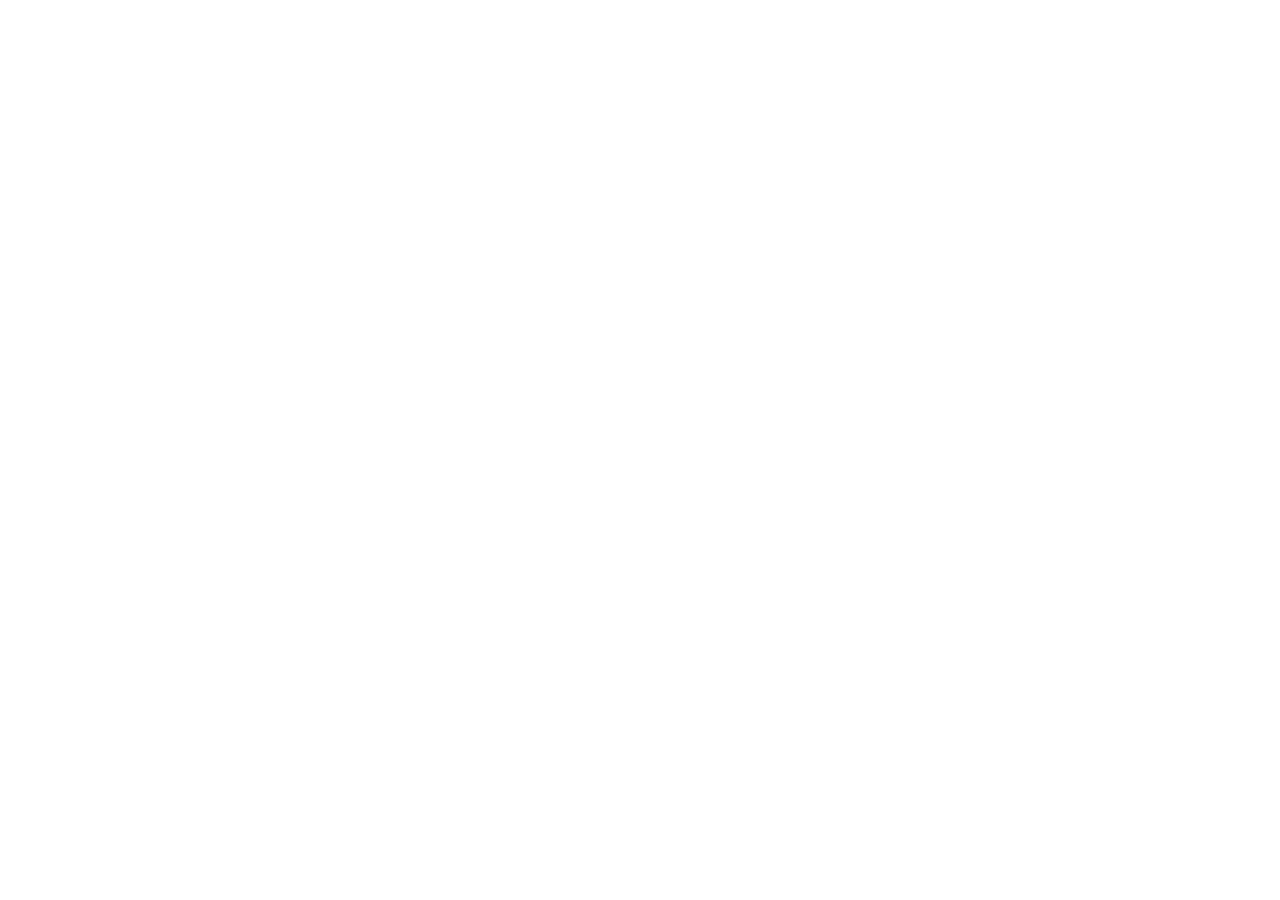
==== index.html @ f06366b7 "feat: add HTML page skeleton" ====
<!doctype html>
<html lang="en">
  <head>
    <meta charset="UTF-8">
    <meta name="viewport" content="width=device-width, initial-scale=1.0">
    <title>Coffee House — Home</title>
  </head>
  <body>
  </body>
</html>
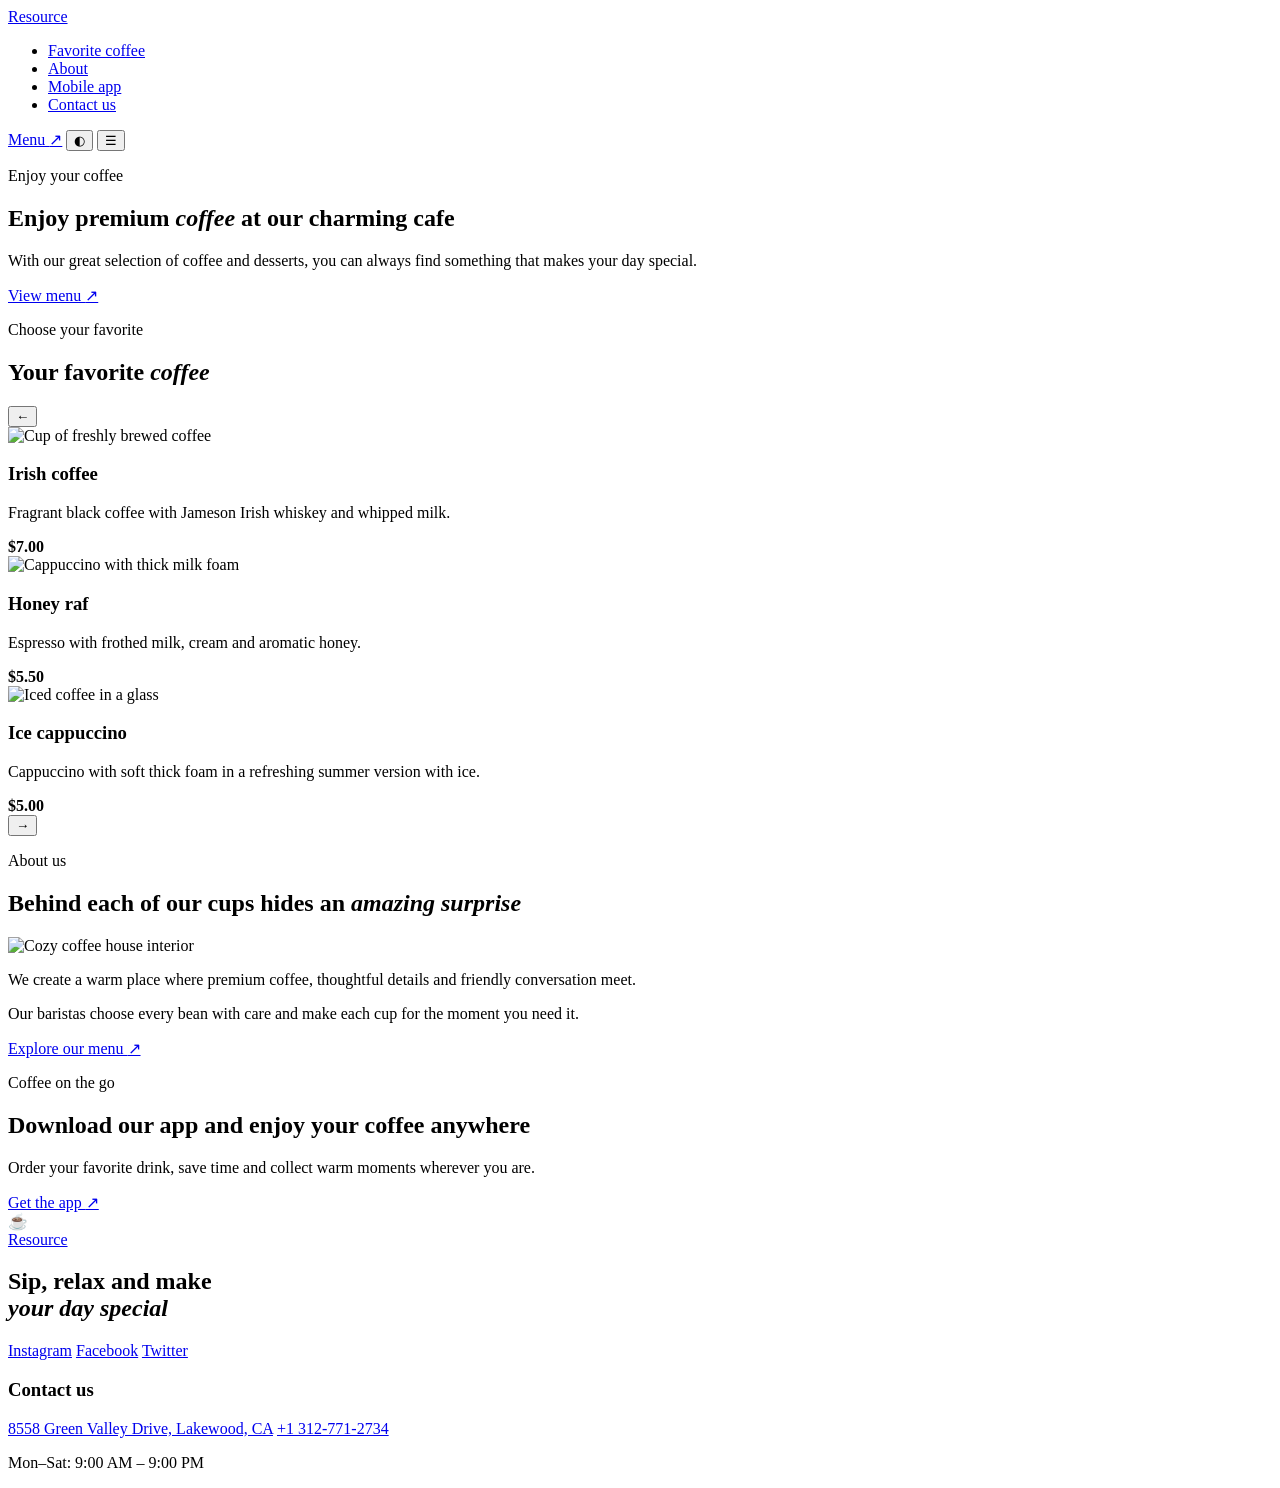
==== commit 67e8affc: "feat: add Coffee House page structure" ====
--- a/index.html
+++ b/index.html
@@ -1,10 +1,122 @@
 <!doctype html>
-<html lang="en">
+<html lang="en" data-theme="light">
   <head>
     <meta charset="UTF-8">
     <meta name="viewport" content="width=device-width, initial-scale=1.0">
-    <title>Coffee House — Home</title>
+    <meta name="description" content="Resource coffee house — premium coffee and desserts.">
+    <link rel="icon" href="assets/favicon.svg" type="image/svg+xml">
+    <link rel="stylesheet" href="style.css">
+    <title>Resource — Coffee House</title>
   </head>
   <body>
+    <header class="site-header">
+      <div class="container header-inner">
+        <a class="logo" href="index.html" aria-label="Resource coffee house home">Resource</a>
+        <nav class="site-nav" aria-label="Main navigation">
+          <ul>
+            <li><a href="#favorite">Favorite coffee</a></li>
+            <li><a href="#about">About</a></li>
+            <li><a href="#app">Mobile app</a></li>
+            <li><a href="#contact">Contact us</a></li>
+          </ul>
+        </nav>
+        <div class="header-actions">
+          <a class="menu-link" href="menu.html">Menu <span aria-hidden="true">↗</span></a>
+          <button class="theme-toggle" type="button" data-theme-toggle aria-label="Switch color theme">◐</button>
+          <button class="burger-button" type="button" aria-label="Open navigation menu">☰</button>
+        </div>
+      </div>
+    </header>
+
+    <main>
+      <section class="hero section-dark" aria-labelledby="hero-title">
+        <div class="container hero-content">
+          <p class="eyebrow">Enjoy your coffee</p>
+          <h1 id="hero-title">Enjoy premium <em>coffee</em> at our charming cafe</h1>
+          <p class="hero-description">With our great selection of coffee and desserts, you can always find something that makes your day special.</p>
+          <a class="button button-light" href="menu.html">View menu <span aria-hidden="true">↗</span></a>
+        </div>
+      </section>
+
+      <section class="section" id="favorite" aria-labelledby="favorite-title">
+        <div class="container">
+          <p class="eyebrow">Choose your favorite</p>
+          <h2 id="favorite-title">Your favorite <em>coffee</em></h2>
+          <div class="slider-layout">
+            <button class="slider-control" type="button" aria-label="Previous coffee">←</button>
+            <div class="favorite-grid">
+              <article class="favorite-card">
+                <img src="https://images.unsplash.com/photo-1495474472287-4d71bcdd2085?auto=format&fit=crop&w=640&q=80" alt="Cup of freshly brewed coffee">
+                <h3>Irish coffee</h3>
+                <p>Fragrant black coffee with Jameson Irish whiskey and whipped milk.</p>
+                <strong>$7.00</strong>
+              </article>
+              <article class="favorite-card featured-card">
+                <img src="https://images.unsplash.com/photo-1572442388796-11668a67e53d?auto=format&fit=crop&w=640&q=80" alt="Cappuccino with thick milk foam">
+                <h3>Honey raf</h3>
+                <p>Espresso with frothed milk, cream and aromatic honey.</p>
+                <strong>$5.50</strong>
+              </article>
+              <article class="favorite-card">
+                <img src="https://images.unsplash.com/photo-1461023058943-07fcbe16d735?auto=format&fit=crop&w=640&q=80" alt="Iced coffee in a glass">
+                <h3>Ice cappuccino</h3>
+                <p>Cappuccino with soft thick foam in a refreshing summer version with ice.</p>
+                <strong>$5.00</strong>
+              </article>
+            </div>
+            <button class="slider-control" type="button" aria-label="Next coffee">→</button>
+          </div>
+          <div class="slider-dots" aria-label="Slider position"><span class="is-active"></span><span></span><span></span></div>
+        </div>
+      </section>
+
+      <section class="section about-section" id="about" aria-labelledby="about-title">
+        <div class="container">
+          <p class="eyebrow">About us</p>
+          <h2 id="about-title">Behind each of our cups hides an <em>amazing surprise</em></h2>
+          <div class="about-grid">
+            <img src="https://images.unsplash.com/photo-1501339847302-ac426a4a7cbb?auto=format&fit=crop&w=900&q=80" alt="Cozy coffee house interior">
+            <div class="about-copy">
+              <p>We create a warm place where premium coffee, thoughtful details and friendly conversation meet.</p>
+              <p>Our baristas choose every bean with care and make each cup for the moment you need it.</p>
+              <a class="text-link" href="menu.html">Explore our menu <span aria-hidden="true">↗</span></a>
+            </div>
+          </div>
+        </div>
+      </section>
+
+      <section class="section app-section section-dark" id="app" aria-labelledby="app-title">
+        <div class="container app-grid">
+          <div>
+            <p class="eyebrow">Coffee on the go</p>
+            <h2 id="app-title">Download our app and enjoy your coffee anywhere</h2>
+            <p>Order your favorite drink, save time and collect warm moments wherever you are.</p>
+            <a class="button button-light" href="#contact">Get the app <span aria-hidden="true">↗</span></a>
+          </div>
+          <div class="phone-art" aria-hidden="true">☕</div>
+        </div>
+      </section>
+    </main>
+
+    <footer class="site-footer section-dark" id="contact">
+      <div class="container footer-grid">
+        <div>
+          <a class="logo footer-logo" href="index.html">Resource</a>
+          <h2>Sip, relax and make<br><em>your day special</em></h2>
+          <div class="social-links">
+            <a href="https://www.instagram.com/" target="_blank" rel="noreferrer">Instagram</a>
+            <a href="https://www.facebook.com/" target="_blank" rel="noreferrer">Facebook</a>
+            <a href="https://twitter.com/" target="_blank" rel="noreferrer">Twitter</a>
+          </div>
+        </div>
+        <div class="contact-block">
+          <h3>Contact us</h3>
+          <a href="https://maps.google.com/?q=8558+Green+Valley+Drive+Lakewood+CA" target="_blank" rel="noreferrer">8558 Green Valley Drive, Lakewood, CA</a>
+          <a href="tel:+13127712734">+1 312-771-2734</a>
+          <p>Mon–Sat: 9:00 AM – 9:00 PM</p>
+        </div>
+      </div>
+    </footer>
+    <script src="script.js"></script>
   </body>
 </html>
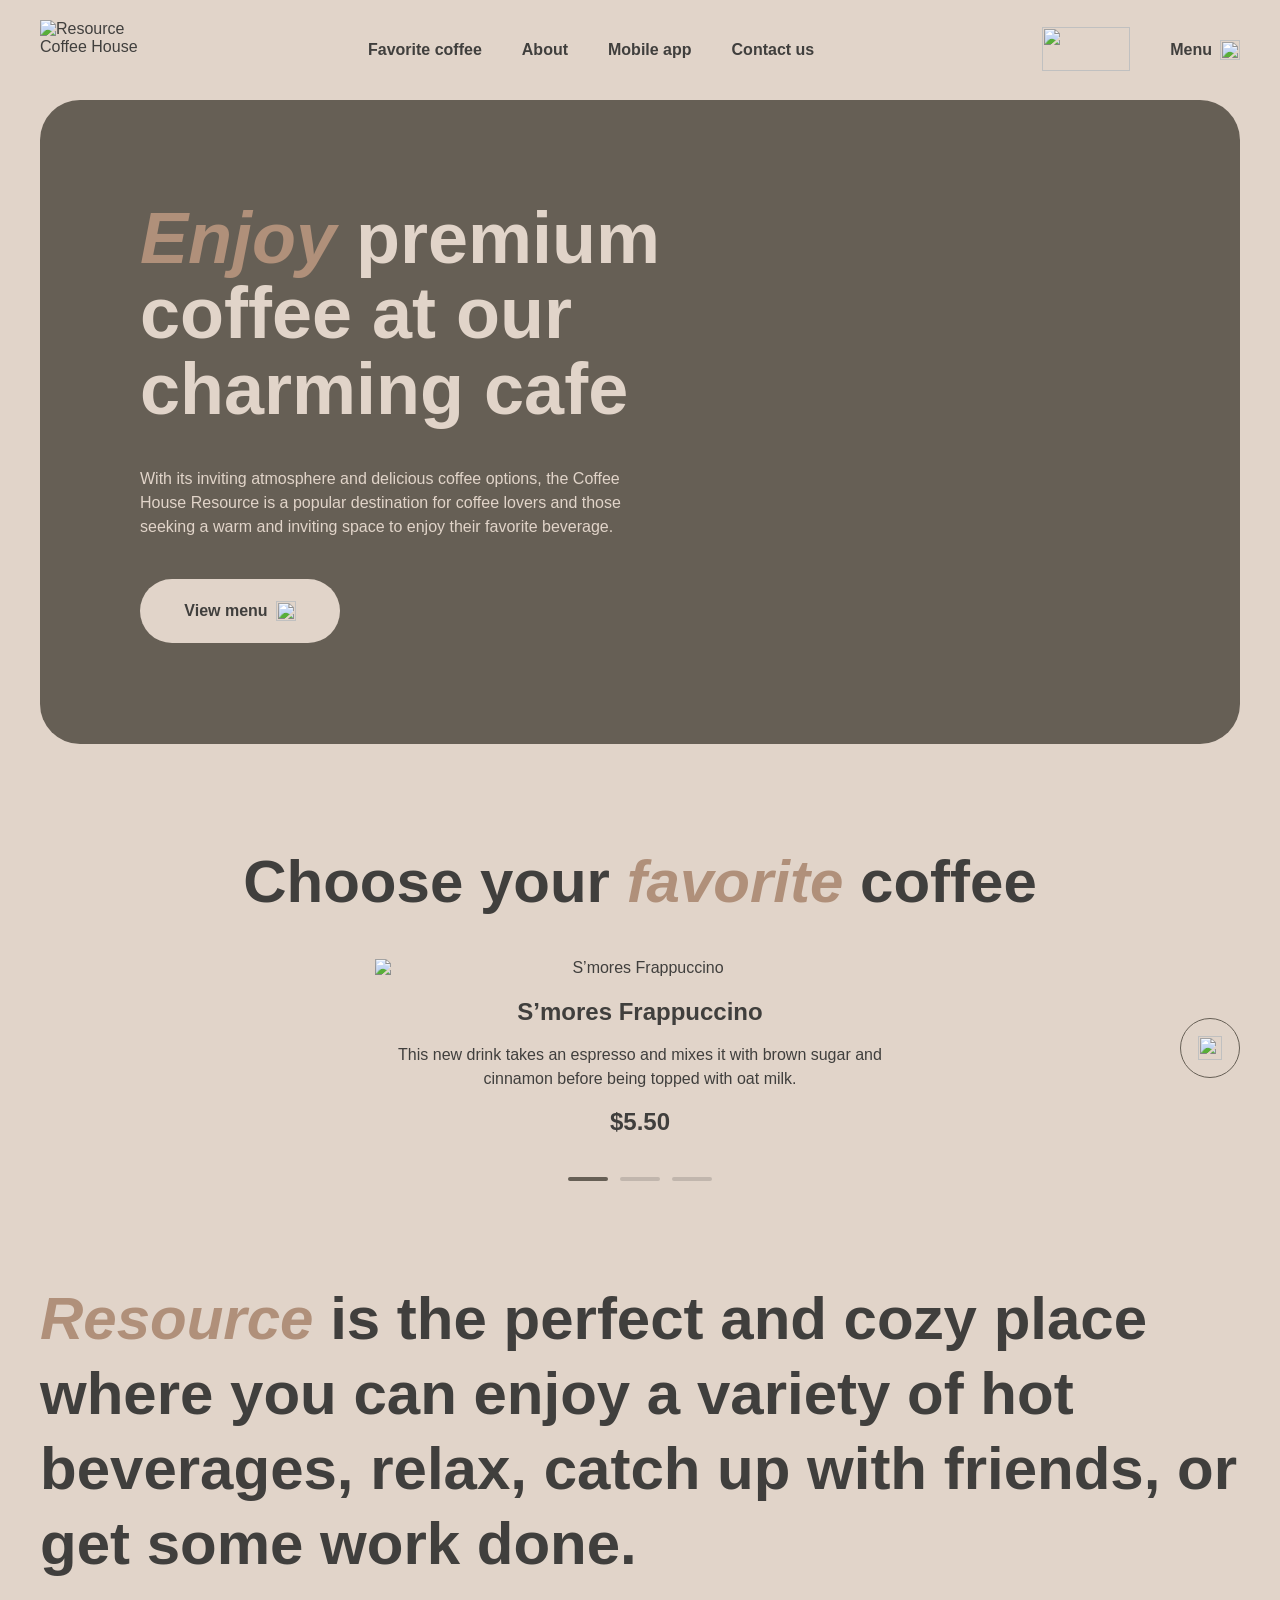
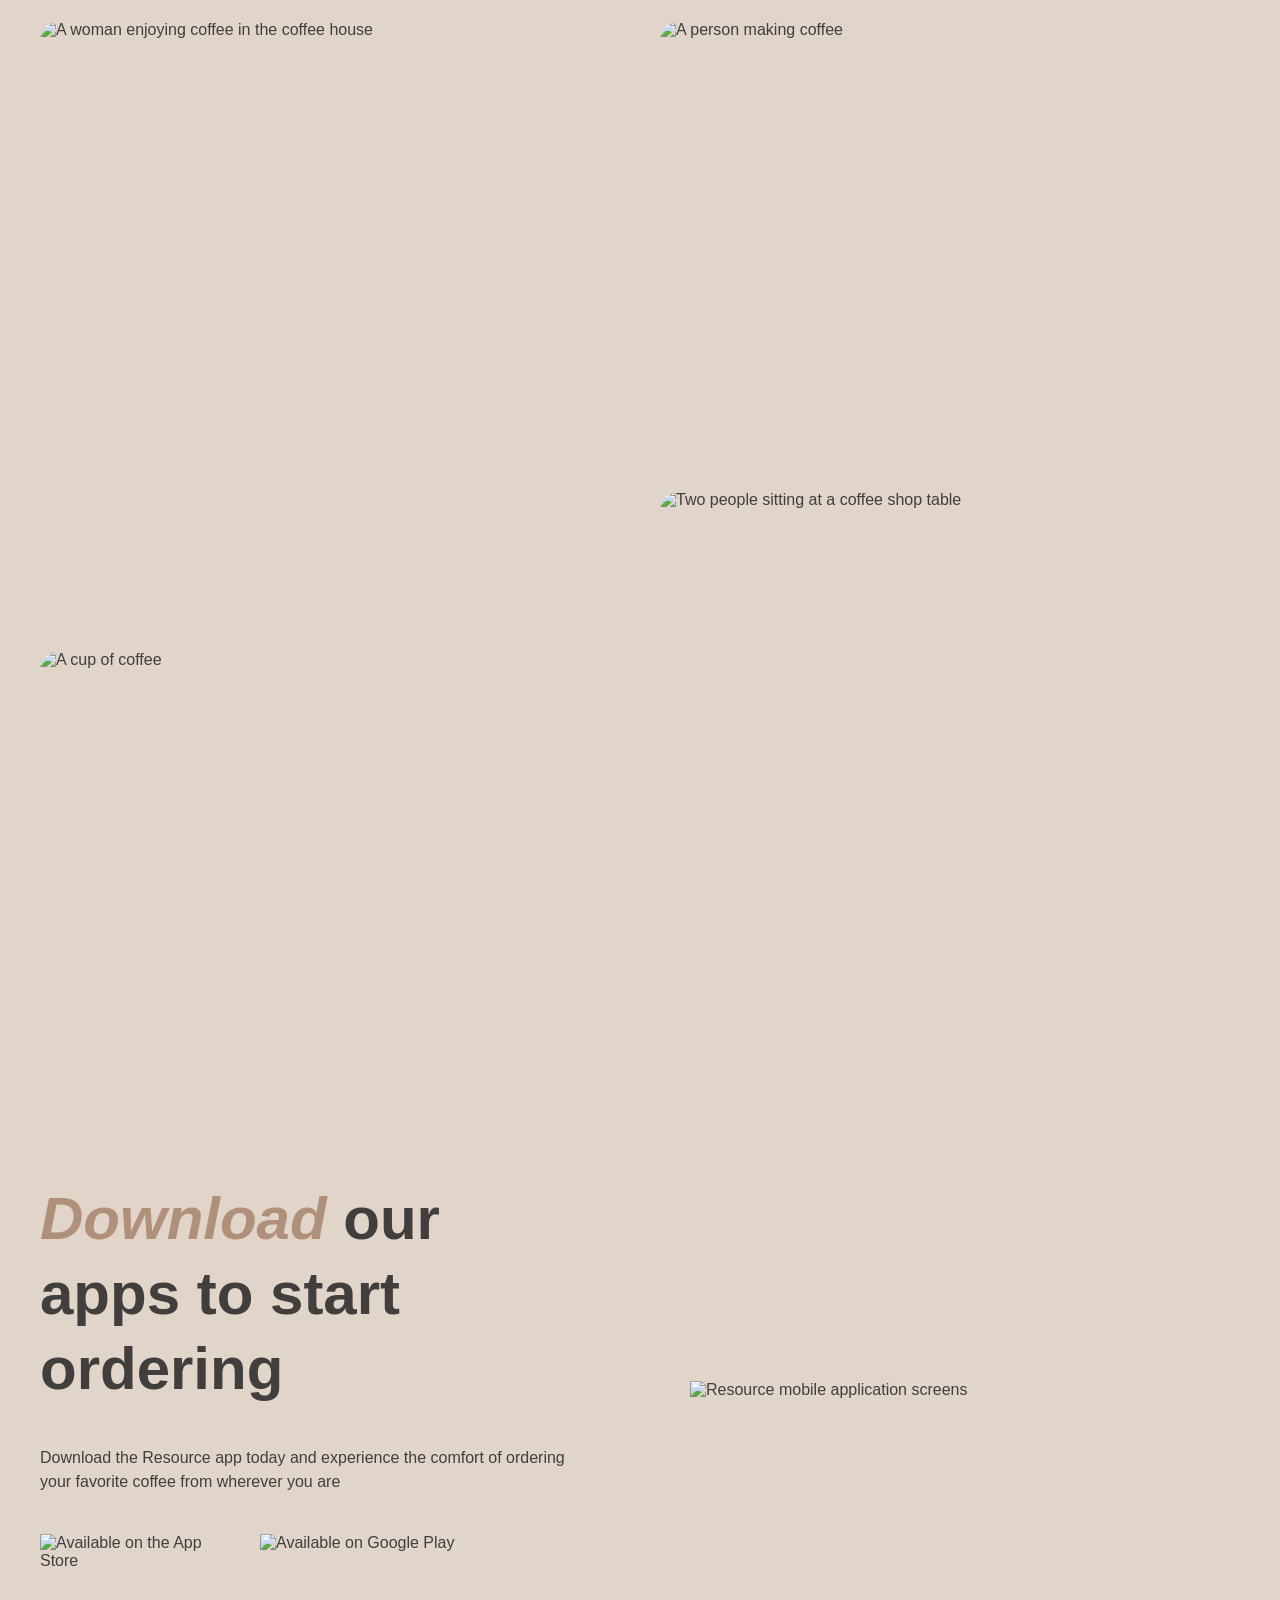
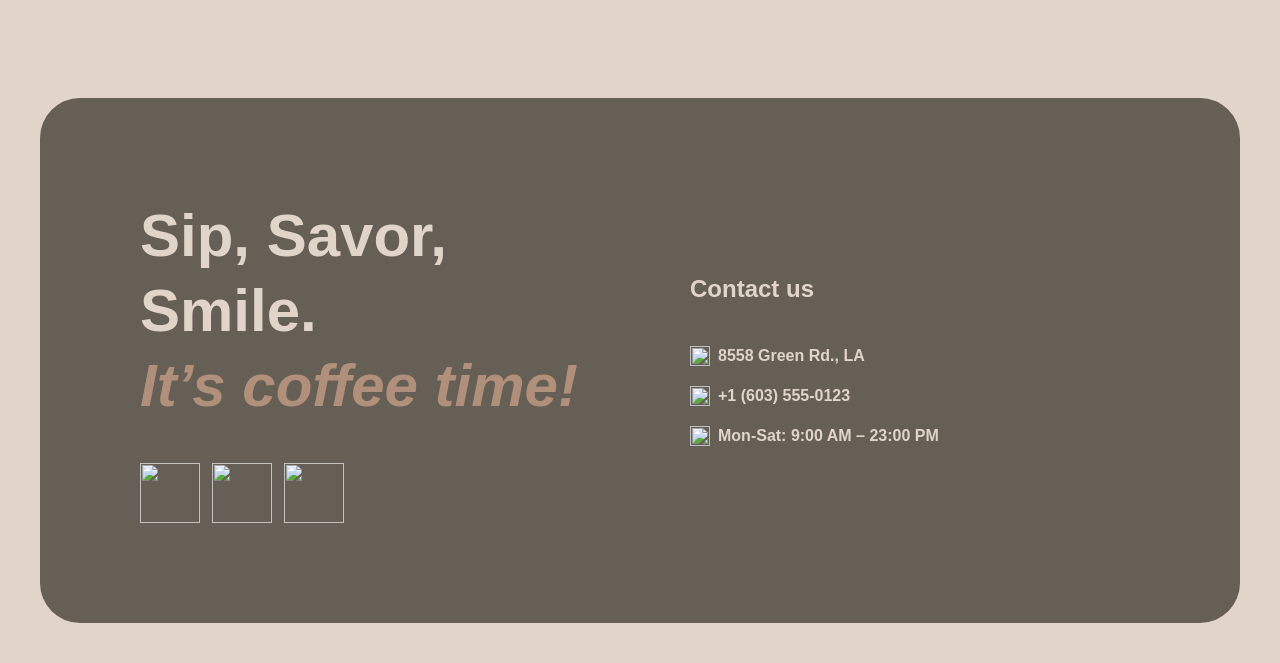
==== commit 24129986: "feat: build Coffee House Home page" ====
--- a/index.html
+++ b/index.html
@@ -4,119 +4,157 @@
     <meta charset="UTF-8">
     <meta name="viewport" content="width=device-width, initial-scale=1.0">
     <meta name="description" content="Resource coffee house — premium coffee and desserts.">
-    <link rel="icon" href="assets/favicon.svg" type="image/svg+xml">
+    <link rel="icon" href="assets/icons/logo-light.svg" type="image/svg+xml">
     <link rel="stylesheet" href="style.css">
     <title>Resource — Coffee House</title>
   </head>
   <body>
-    <header class="site-header">
-      <div class="container header-inner">
-        <a class="logo" href="index.html" aria-label="Resource coffee house home">Resource</a>
-        <nav class="site-nav" aria-label="Main navigation">
-          <ul>
-            <li><a href="#favorite">Favorite coffee</a></li>
-            <li><a href="#about">About</a></li>
-            <li><a href="#app">Mobile app</a></li>
-            <li><a href="#contact">Contact us</a></li>
-          </ul>
-        </nav>
-        <div class="header-actions">
-          <a class="menu-link" href="menu.html">Menu <span aria-hidden="true">↗</span></a>
-          <button class="theme-toggle" type="button" data-theme-toggle aria-label="Switch color theme">◐</button>
-          <button class="burger-button" type="button" aria-label="Open navigation menu">☰</button>
-        </div>
+    <header class="header">
+      <a class="logo" href="index.html" aria-label="Resource Coffee House home">
+        <img src="assets/icons/logo-light.svg" alt="Resource Coffee House">
+      </a>
+
+      <nav class="navigation" aria-label="Main navigation">
+        <ul class="navigation-list">
+          <li><a href="#favorite">Favorite coffee</a></li>
+          <li><a href="#about">About</a></li>
+          <li><a href="#mobile-app">Mobile app</a></li>
+          <li><a href="#contacts">Contact us</a></li>
+        </ul>
+      </nav>
+
+      <div class="header-actions">
+        <button class="theme-button" type="button" data-theme-toggle aria-label="Switch to dark theme" aria-pressed="false">
+          <img src="assets/icons/theme-switch.svg" alt="">
+        </button>
+
+        <a class="menu-link" href="menu.html">
+          <span>Menu</span>
+          <img src="assets/icons/menu-cup.svg" alt="">
+        </a>
+
+        <button class="burger-button" type="button" aria-label="Open navigation menu">
+          <span></span>
+          <span></span>
+        </button>
       </div>
     </header>
 
     <main>
-      <section class="hero section-dark" aria-labelledby="hero-title">
-        <div class="container hero-content">
-          <p class="eyebrow">Enjoy your coffee</p>
-          <h1 id="hero-title">Enjoy premium <em>coffee</em> at our charming cafe</h1>
-          <p class="hero-description">With our great selection of coffee and desserts, you can always find something that makes your day special.</p>
-          <a class="button button-light" href="menu.html">View menu <span aria-hidden="true">↗</span></a>
+      <section class="hero" aria-labelledby="hero-title">
+        <div class="hero-content">
+          <h1 id="hero-title"><em>Enjoy</em> premium coffee at our charming cafe</h1>
+          <p>With its inviting atmosphere and delicious coffee options, the Coffee House Resource is a popular destination for coffee lovers and those seeking a warm and inviting space to enjoy their favorite beverage.</p>
+          <a class="hero-button" href="menu.html">
+            <span>View menu</span>
+            <img src="assets/icons/menu-cup.svg" alt="">
+          </a>
         </div>
       </section>
 
-      <section class="section" id="favorite" aria-labelledby="favorite-title">
-        <div class="container">
-          <p class="eyebrow">Choose your favorite</p>
-          <h2 id="favorite-title">Your favorite <em>coffee</em></h2>
-          <div class="slider-layout">
-            <button class="slider-control" type="button" aria-label="Previous coffee">←</button>
-            <div class="favorite-grid">
-              <article class="favorite-card">
-                <img src="https://images.unsplash.com/photo-1495474472287-4d71bcdd2085?auto=format&fit=crop&w=640&q=80" alt="Cup of freshly brewed coffee">
-                <h3>Irish coffee</h3>
-                <p>Fragrant black coffee with Jameson Irish whiskey and whipped milk.</p>
-                <strong>$7.00</strong>
-              </article>
-              <article class="favorite-card featured-card">
-                <img src="https://images.unsplash.com/photo-1572442388796-11668a67e53d?auto=format&fit=crop&w=640&q=80" alt="Cappuccino with thick milk foam">
-                <h3>Honey raf</h3>
-                <p>Espresso with frothed milk, cream and aromatic honey.</p>
-                <strong>$5.50</strong>
-              </article>
-              <article class="favorite-card">
-                <img src="https://images.unsplash.com/photo-1461023058943-07fcbe16d735?auto=format&fit=crop&w=640&q=80" alt="Iced coffee in a glass">
-                <h3>Ice cappuccino</h3>
-                <p>Cappuccino with soft thick foam in a refreshing summer version with ice.</p>
-                <strong>$5.00</strong>
-              </article>
-            </div>
-            <button class="slider-control" type="button" aria-label="Next coffee">→</button>
+      <section class="favorite" id="favorite" aria-labelledby="favorite-title">
+        <h2 id="favorite-title">Choose your <em>favorite</em> coffee</h2>
+
+        <div class="slider">
+          <button class="slider-button slider-button-previous" type="button" aria-label="Previous coffee">
+            <img src="assets/icons/arrow-left-dark.svg" alt="">
+          </button>
+
+          <div class="slider-track">
+            <article class="slide">
+              <img src="assets/images/coffee-slider-1.png" alt="S’mores Frappuccino">
+              <h3>S’mores Frappuccino</h3>
+              <p>This new drink takes an espresso and mixes it with brown sugar and cinnamon before being topped with oat milk.</p>
+              <p class="price">$5.50</p>
+            </article>
+
+            <article class="slide">
+              <img src="assets/images/coffee-slider-2.png" alt="Caramel Macchiato">
+              <h3>Caramel Macchiato</h3>
+              <p>Fragrant and unique classic espresso with rich caramel-peanut syrup, with cream under whipped thick foam.</p>
+              <p class="price">$5.50</p>
+            </article>
+
+            <article class="slide">
+              <img src="assets/images/coffee-slider-3.png" alt="Ice coffee">
+              <h3>Ice coffee</h3>
+              <p>A popular summer drink that tones and invigorates. Prepared from coffee, milk and ice.</p>
+              <p class="price">$4.50</p>
+            </article>
           </div>
-          <div class="slider-dots" aria-label="Slider position"><span class="is-active"></span><span></span><span></span></div>
+
+          <button class="slider-button slider-button-next" type="button" aria-label="Next coffee">
+            <img src="assets/icons/right-arrow.svg" alt="">
+          </button>
+        </div>
+
+        <div class="slider-indicators" role="group" aria-label="Coffee slider position">
+          <span class="slider-indicator slider-indicator-active"></span>
+          <span class="slider-indicator"></span>
+          <span class="slider-indicator"></span>
         </div>
       </section>
 
-      <section class="section about-section" id="about" aria-labelledby="about-title">
-        <div class="container">
-          <p class="eyebrow">About us</p>
-          <h2 id="about-title">Behind each of our cups hides an <em>amazing surprise</em></h2>
-          <div class="about-grid">
-            <img src="https://images.unsplash.com/photo-1501339847302-ac426a4a7cbb?auto=format&fit=crop&w=900&q=80" alt="Cozy coffee house interior">
-            <div class="about-copy">
-              <p>We create a warm place where premium coffee, thoughtful details and friendly conversation meet.</p>
-              <p>Our baristas choose every bean with care and make each cup for the moment you need it.</p>
-              <a class="text-link" href="menu.html">Explore our menu <span aria-hidden="true">↗</span></a>
-            </div>
-          </div>
+      <section class="about" id="about" aria-labelledby="about-title">
+        <h2 id="about-title"><em>Resource</em> is the perfect and cozy place where you can enjoy a variety of hot beverages, relax, catch up with friends, or get some work done.</h2>
+
+        <div class="about-gallery">
+          <img src="assets/images/about-1.png" alt="A woman enjoying coffee in the coffee house">
+          <img src="assets/images/about-2.png" alt="A cup of coffee">
+          <img src="assets/images/about-3.png" alt="A person making coffee">
+          <img src="assets/images/about-4.png" alt="Two people sitting at a coffee shop table">
         </div>
       </section>
 
-      <section class="section app-section section-dark" id="app" aria-labelledby="app-title">
-        <div class="container app-grid">
-          <div>
-            <p class="eyebrow">Coffee on the go</p>
-            <h2 id="app-title">Download our app and enjoy your coffee anywhere</h2>
-            <p>Order your favorite drink, save time and collect warm moments wherever you are.</p>
-            <a class="button button-light" href="#contact">Get the app <span aria-hidden="true">↗</span></a>
+      <section class="mobile-app" id="mobile-app" aria-labelledby="mobile-app-title">
+        <div class="mobile-app-content">
+          <h2 id="mobile-app-title"><em>Download</em> our apps to start ordering</h2>
+          <p>Download the Resource app today and experience the comfort of ordering your favorite coffee from wherever you are</p>
+
+          <div class="app-links">
+            <a href="https://www.apple.com/app-store/" target="_blank" rel="noreferrer" aria-label="Download Resource from the App Store">
+              <img src="assets/icons/app-store.svg" alt="Available on the App Store">
+            </a>
+            <a href="https://play.google.com/store" target="_blank" rel="noreferrer" aria-label="Download Resource from Google Play">
+              <img src="assets/icons/google-play.svg" alt="Available on Google Play">
+            </a>
           </div>
-          <div class="phone-art" aria-hidden="true">☕</div>
         </div>
+
+        <img class="mobile-screens" src="assets/images/mobile-screens.png" alt="Resource mobile application screens">
       </section>
     </main>
 
-    <footer class="site-footer section-dark" id="contact">
-      <div class="container footer-grid">
-        <div>
-          <a class="logo footer-logo" href="index.html">Resource</a>
-          <h2>Sip, relax and make<br><em>your day special</em></h2>
-          <div class="social-links">
-            <a href="https://www.instagram.com/" target="_blank" rel="noreferrer">Instagram</a>
-            <a href="https://www.facebook.com/" target="_blank" rel="noreferrer">Facebook</a>
-            <a href="https://twitter.com/" target="_blank" rel="noreferrer">Twitter</a>
-          </div>
-        </div>
-        <div class="contact-block">
-          <h3>Contact us</h3>
-          <a href="https://maps.google.com/?q=8558+Green+Valley+Drive+Lakewood+CA" target="_blank" rel="noreferrer">8558 Green Valley Drive, Lakewood, CA</a>
-          <a href="tel:+13127712734">+1 312-771-2734</a>
-          <p>Mon–Sat: 9:00 AM – 9:00 PM</p>
-        </div>
+    <footer class="footer" id="contacts">
+      <div class="footer-offer">
+        <h2>Sip, Savor, Smile.<br><em>It’s coffee time!</em></h2>
+
+        <ul class="social-links" aria-label="Social networks">
+          <li><a href="https://twitter.com/" target="_blank" rel="noreferrer" aria-label="Twitter"><img src="assets/icons/twitter.svg" alt=""></a></li>
+          <li><a href="https://www.instagram.com/" target="_blank" rel="noreferrer" aria-label="Instagram"><img src="assets/icons/instagram.svg" alt=""></a></li>
+          <li><a href="https://www.facebook.com/" target="_blank" rel="noreferrer" aria-label="Facebook"><img src="assets/icons/facebook.svg" alt=""></a></li>
+        </ul>
+      </div>
+
+      <div class="contacts">
+        <h3>Contact us</h3>
+        <address>
+          <a href="https://maps.google.com/?q=8558+Green+Rd+LA" target="_blank" rel="noreferrer">
+            <img src="assets/icons/location.svg" alt="">
+            <span>8558 Green Rd., LA</span>
+          </a>
+          <a href="tel:+16035550123">
+            <img src="assets/icons/phone.svg" alt="">
+            <span>+1 (603) 555-0123</span>
+          </a>
+          <p>
+            <img src="assets/icons/clock.svg" alt="">
+            <span>Mon-Sat: 9:00 AM – 23:00 PM</span>
+          </p>
+        </address>
       </div>
     </footer>
+
     <script src="script.js"></script>
   </body>
 </html>
--- a/style.css
+++ b/style.css
@@ -0,0 +1,736 @@
+@font-face {
+  font-family: "Inter";
+  src: url("assets/fonts/inter-normal.woff2") format("woff2");
+  font-style: normal;
+  font-weight: 400;
+  font-display: swap;
+}
+
+@font-face {
+  font-family: "Inter";
+  src: url("assets/fonts/inter-normal.woff2") format("woff2");
+  font-style: normal;
+  font-weight: 600;
+  font-display: swap;
+}
+
+@font-face {
+  font-family: "Inter";
+  src: url("assets/fonts/inter-italic-600.woff2") format("woff2");
+  font-style: italic;
+  font-weight: 600;
+  font-display: swap;
+}
+
+* {
+  box-sizing: border-box;
+}
+
+html {
+  scroll-behavior: smooth;
+}
+
+:root {
+  --color-text: #403f3d;
+  --color-text-light: #e1d4c9;
+  --color-accent: #b0907a;
+  --color-background: #e1d4c9;
+  --color-container: #665f55;
+  --color-border-light: #c1b6ad;
+  --color-border-dark: #665f55;
+}
+
+html[data-theme="dark"] {
+  --color-text: #e1d4c9;
+  --color-background: #292826;
+}
+
+body {
+  margin: 0;
+  color: var(--color-text);
+  background-color: var(--color-background);
+  font-family: "Inter", sans-serif;
+}
+
+h1,
+h2,
+h3,
+p,
+ul {
+  margin: 0;
+}
+
+ul {
+  padding: 0;
+  list-style: none;
+}
+
+a {
+  color: inherit;
+  text-decoration: none;
+}
+
+a,
+button,
+.product-card {
+  transition: opacity 0.3s ease, transform 0.3s ease;
+}
+
+button {
+  cursor: pointer;
+}
+
+@media (hover: hover) {
+  a:hover,
+  button:hover {
+    opacity: 0.75;
+  }
+
+  .product-card:hover {
+    transform: translateY(-4px);
+  }
+}
+
+a:focus-visible,
+button:focus-visible {
+  outline: 2px solid var(--color-accent);
+  outline-offset: 4px;
+}
+
+img {
+  max-width: 100%;
+}
+
+.header,
+main,
+.footer {
+  width: min(100% - 80px, 1360px);
+  margin-inline: auto;
+}
+
+.header {
+  display: flex;
+  align-items: center;
+  justify-content: space-between;
+  margin-top: 20px;
+}
+
+.logo img {
+  display: block;
+  width: 100px;
+  height: 60px;
+}
+
+.navigation-list,
+.header-actions,
+.menu-link {
+  display: flex;
+  align-items: center;
+}
+
+.navigation-list {
+  gap: 40px;
+}
+
+.navigation a,
+.menu-link {
+  font-size: 16px;
+  font-weight: 600;
+  line-height: 150%;
+}
+
+.header-actions {
+  gap: 40px;
+}
+
+.theme-button {
+  padding: 0;
+  background: transparent;
+  border: 0;
+}
+
+.theme-button img {
+  width: 88px;
+  height: 44px;
+}
+
+.menu-link {
+  gap: 8px;
+}
+
+.menu-link img {
+  width: 20px;
+  height: 20px;
+}
+
+.burger-button {
+  display: none;
+}
+
+main {
+  margin-top: 20px;
+}
+
+.hero {
+  min-height: 644px;
+  background-color: var(--color-container);
+  background-image: url("assets/images/img-hero.png");
+  background-position: center;
+  background-size: cover;
+  border-radius: 40px;
+}
+
+main {
+  display: flex;
+  flex-direction: column;
+  gap: 100px;
+}
+
+.hero {
+  display: flex;
+  align-items: center;
+  padding: 100px;
+  color: var(--color-text-light);
+}
+
+.hero-content {
+  width: 530px;
+}
+
+h1,
+h2 {
+  font-weight: 600;
+}
+
+h1 {
+  font-size: 72px;
+  line-height: 105%;
+}
+
+h2 {
+  font-size: 60px;
+  line-height: 125%;
+}
+
+h3 {
+  font-size: 24px;
+  line-height: 125%;
+}
+
+em {
+  color: var(--color-accent);
+  font-weight: 600;
+}
+
+.hero-content > p {
+  margin-top: 40px;
+  font-size: 16px;
+  line-height: 150%;
+}
+
+.hero-button {
+  display: flex;
+  align-items: center;
+  justify-content: center;
+  width: 200px;
+  min-height: 64px;
+  margin-top: 40px;
+  gap: 8px;
+  color: #403f3d;
+  background-color: #e1d4c9;
+  border-radius: 100px;
+  font-weight: 600;
+}
+
+.hero-button img {
+  width: 20px;
+  height: 20px;
+}
+
+.favorite > h2,
+.slide {
+  text-align: center;
+}
+
+.slider {
+  display: flex;
+  align-items: center;
+  justify-content: space-between;
+  margin-top: 40px;
+}
+
+.slider-track {
+  width: min(100%, 530px);
+}
+
+.slide {
+  display: none;
+  flex-direction: column;
+  align-items: center;
+}
+
+.slide:first-child {
+  display: flex;
+}
+
+.slide > img {
+  display: block;
+  width: 530px;
+}
+
+.slide h3 {
+  margin-top: 20px;
+}
+
+.slide p {
+  margin-top: 16px;
+  line-height: 150%;
+}
+
+.slide .price {
+  font-size: 24px;
+  font-weight: 600;
+  line-height: 125%;
+}
+
+.slider-button {
+  display: flex;
+  align-items: center;
+  justify-content: center;
+  width: 60px;
+  height: 60px;
+  flex: 0 0 60px;
+  padding: 0;
+  background: transparent;
+  border: 0;
+  border-radius: 50%;
+}
+
+.slider-button-next {
+  border: 1px solid var(--color-border-dark);
+}
+
+.slider-button-next img {
+  width: 24px;
+  height: 24px;
+}
+
+.slider-indicators {
+  display: flex;
+  justify-content: center;
+  gap: 12px;
+  margin-top: 40px;
+}
+
+.slider-indicator {
+  width: 40px;
+  height: 4px;
+  background-color: var(--color-border-light);
+  border-radius: 100px;
+}
+
+.slider-indicator-active {
+  background-color: var(--color-border-dark);
+}
+
+.about h2 {
+  margin-bottom: 40px;
+}
+
+.about-gallery {
+  display: grid;
+  grid-template-columns: repeat(2, 1fr);
+  grid-template-rows: 430px 120px 430px;
+  gap: 40px;
+}
+
+.about-gallery img {
+  display: block;
+  width: 100%;
+  height: 100%;
+  object-fit: cover;
+  border-radius: 20px;
+}
+
+.about-gallery img:nth-child(1) {
+  grid-column: 1;
+  grid-row: 1 / span 2;
+}
+
+.about-gallery img:nth-child(2) {
+  grid-column: 1;
+  grid-row: 3;
+}
+
+.about-gallery img:nth-child(3) {
+  grid-column: 2;
+  grid-row: 1;
+}
+
+.about-gallery img:nth-child(4) {
+  grid-column: 2;
+  grid-row: 2 / span 2;
+}
+
+.mobile-app {
+  display: flex;
+  align-items: center;
+  justify-content: space-between;
+  gap: 100px;
+}
+
+.mobile-app-content,
+.mobile-screens {
+  width: min(100%, 630px);
+}
+
+.mobile-app-content > p {
+  margin-top: 40px;
+  font-size: 16px;
+  line-height: 150%;
+}
+
+.app-links {
+  display: flex;
+  gap: 20px;
+  margin-top: 40px;
+}
+
+.app-links img {
+  display: block;
+  width: 200px;
+  height: 64px;
+}
+
+.mobile-screens {
+  display: block;
+}
+
+.footer {
+  display: flex;
+  gap: 100px;
+  margin-top: 100px;
+  margin-bottom: 40px;
+  padding: 100px;
+  color: var(--color-text-light);
+  background-color: var(--color-container);
+  border-radius: 40px;
+}
+
+.footer-offer,
+.contacts {
+  width: 530px;
+}
+
+.social-links {
+  display: flex;
+  gap: 12px;
+  margin-top: 40px;
+}
+
+.social-links img {
+  display: block;
+  width: 60px;
+  height: 60px;
+}
+
+.contacts {
+  align-self: center;
+}
+
+.contacts address {
+  display: flex;
+  flex-direction: column;
+  gap: 16px;
+  margin-top: 40px;
+  font-style: normal;
+}
+
+.contacts a,
+.contacts p {
+  display: flex;
+  align-items: center;
+  gap: 8px;
+  font-weight: 600;
+  line-height: 150%;
+}
+
+.contacts img {
+  width: 20px;
+  height: 20px;
+}
+
+html[data-theme="dark"] .logo img {
+  content: url("assets/icons/logo-dark.svg");
+}
+
+html[data-theme="dark"] .slider-button-previous,
+html[data-theme="dark"] .slider-button-next {
+  filter: invert(1);
+}
+
+@media (max-width: 768px) {
+  .navigation,
+  .menu-link {
+    display: none;
+  }
+
+  .header-actions {
+    gap: 20px;
+  }
+
+  .burger-button {
+    display: flex;
+    flex-direction: column;
+    align-items: center;
+    justify-content: center;
+    width: 44px;
+    height: 44px;
+    gap: 8px;
+    padding: 0;
+    background: transparent;
+    border: 1px solid var(--color-border-dark);
+    border-radius: 50%;
+  }
+
+  .burger-button span {
+    width: 16px;
+    height: 1px;
+    background-color: var(--color-text);
+  }
+
+  .hero {
+    padding: 100px 60px;
+  }
+
+  .about-gallery {
+    display: flex;
+    flex-direction: column;
+  }
+
+  .about-gallery img {
+    height: 590px;
+  }
+
+  .about-gallery img:nth-child(2),
+  .about-gallery img:nth-child(3) {
+    display: none;
+  }
+
+  .mobile-app {
+    flex-direction: column;
+    align-items: flex-start;
+  }
+
+  .mobile-screens {
+    align-self: center;
+  }
+
+  .footer {
+    flex-direction: column;
+    padding: 100px 60px;
+  }
+
+  .footer-offer,
+  .contacts {
+    width: 100%;
+  }
+
+  .contacts {
+    align-self: auto;
+  }
+}
+
+@media (max-width: 767px) {
+  .header,
+  main,
+  .footer {
+    width: calc(100% - 32px);
+  }
+}
+
+.menu-main {
+  margin-top: 80px;
+}
+
+.menu > h1 {
+  max-width: 800px;
+  margin-inline: auto;
+  font-size: 60px;
+  line-height: 125%;
+  text-align: center;
+}
+
+.category-tabs {
+  display: flex;
+  justify-content: center;
+  gap: 16px;
+  margin-top: 40px;
+}
+
+.category-tab {
+  display: flex;
+  align-items: center;
+  min-height: 46px;
+  padding: 8px 16px 8px 8px;
+  gap: 8px;
+  color: var(--color-text);
+  background: transparent;
+  border: 1px solid var(--color-border-light);
+  border-radius: 100px;
+  font-weight: 600;
+}
+
+.category-icon {
+  width: 30px;
+  height: 30px;
+  background-color: var(--color-border-light);
+  border-radius: 50%;
+}
+
+.category-tab-active {
+  color: var(--color-text-light);
+  background-color: var(--color-container);
+  border-color: var(--color-container);
+}
+
+.product-grid {
+  display: grid;
+  grid-template-columns: repeat(4, 1fr);
+  gap: 40px;
+  margin-top: 40px;
+}
+
+.product-card {
+  overflow: hidden;
+  border: 1px solid var(--color-border-light);
+  border-radius: 40px;
+}
+
+.product-card > img {
+  display: block;
+  width: 100%;
+  aspect-ratio: 1;
+  object-fit: cover;
+  border-radius: 40px;
+}
+
+.product-content {
+  display: flex;
+  flex-direction: column;
+  min-height: 196px;
+  padding: 20px;
+}
+
+.product-content h2,
+.product-content .price {
+  font-size: 24px;
+  line-height: 125%;
+}
+
+.product-content > p:not(.price) {
+  margin-top: 12px;
+  line-height: 150%;
+}
+
+.product-content .price {
+  margin-top: auto;
+  padding-top: 12px;
+  font-weight: 600;
+}
+
+.show-more {
+  display: none;
+}
+
+@media (max-width: 600px) {
+  h1 {
+    font-size: 42px;
+    line-height: 115%;
+  }
+
+  h2 {
+    font-size: 32px;
+  }
+
+  .hero {
+    min-height: 552px;
+    padding: 60px 16px;
+  }
+
+  .hero-content {
+    width: 100%;
+  }
+
+  .slider-button {
+    display: none;
+  }
+
+  .slide > img {
+    width: 348px;
+  }
+
+  .about-gallery img {
+    height: 590px;
+  }
+
+  .app-links {
+    flex-direction: column;
+  }
+
+  .footer {
+    gap: 40px;
+    padding: 60px 16px;
+  }
+}
+
+@media (max-width: 768px) {
+  .product-grid {
+    grid-template-columns: repeat(2, 1fr);
+  }
+
+  .product-card:nth-child(n + 5) {
+    display: none;
+  }
+
+  .show-more {
+    display: flex;
+    align-items: center;
+    justify-content: center;
+    width: 60px;
+    height: 60px;
+    margin: 40px auto 0;
+    padding: 0;
+    background: transparent;
+    border: 1px solid var(--color-border-dark);
+    border-radius: 50%;
+  }
+
+  .show-more img {
+    width: 24px;
+    height: 24px;
+  }
+}
+
+@media (max-width: 600px) {
+  .menu-main {
+    margin-top: 40px;
+  }
+
+  .menu > h1 {
+    font-size: 32px;
+  }
+
+  .category-tabs {
+    gap: 8px;
+  }
+
+  .category-tab {
+    padding-right: 8px;
+  }
+
+  .product-grid {
+    grid-template-columns: 310px;
+    justify-content: center;
+  }
+}
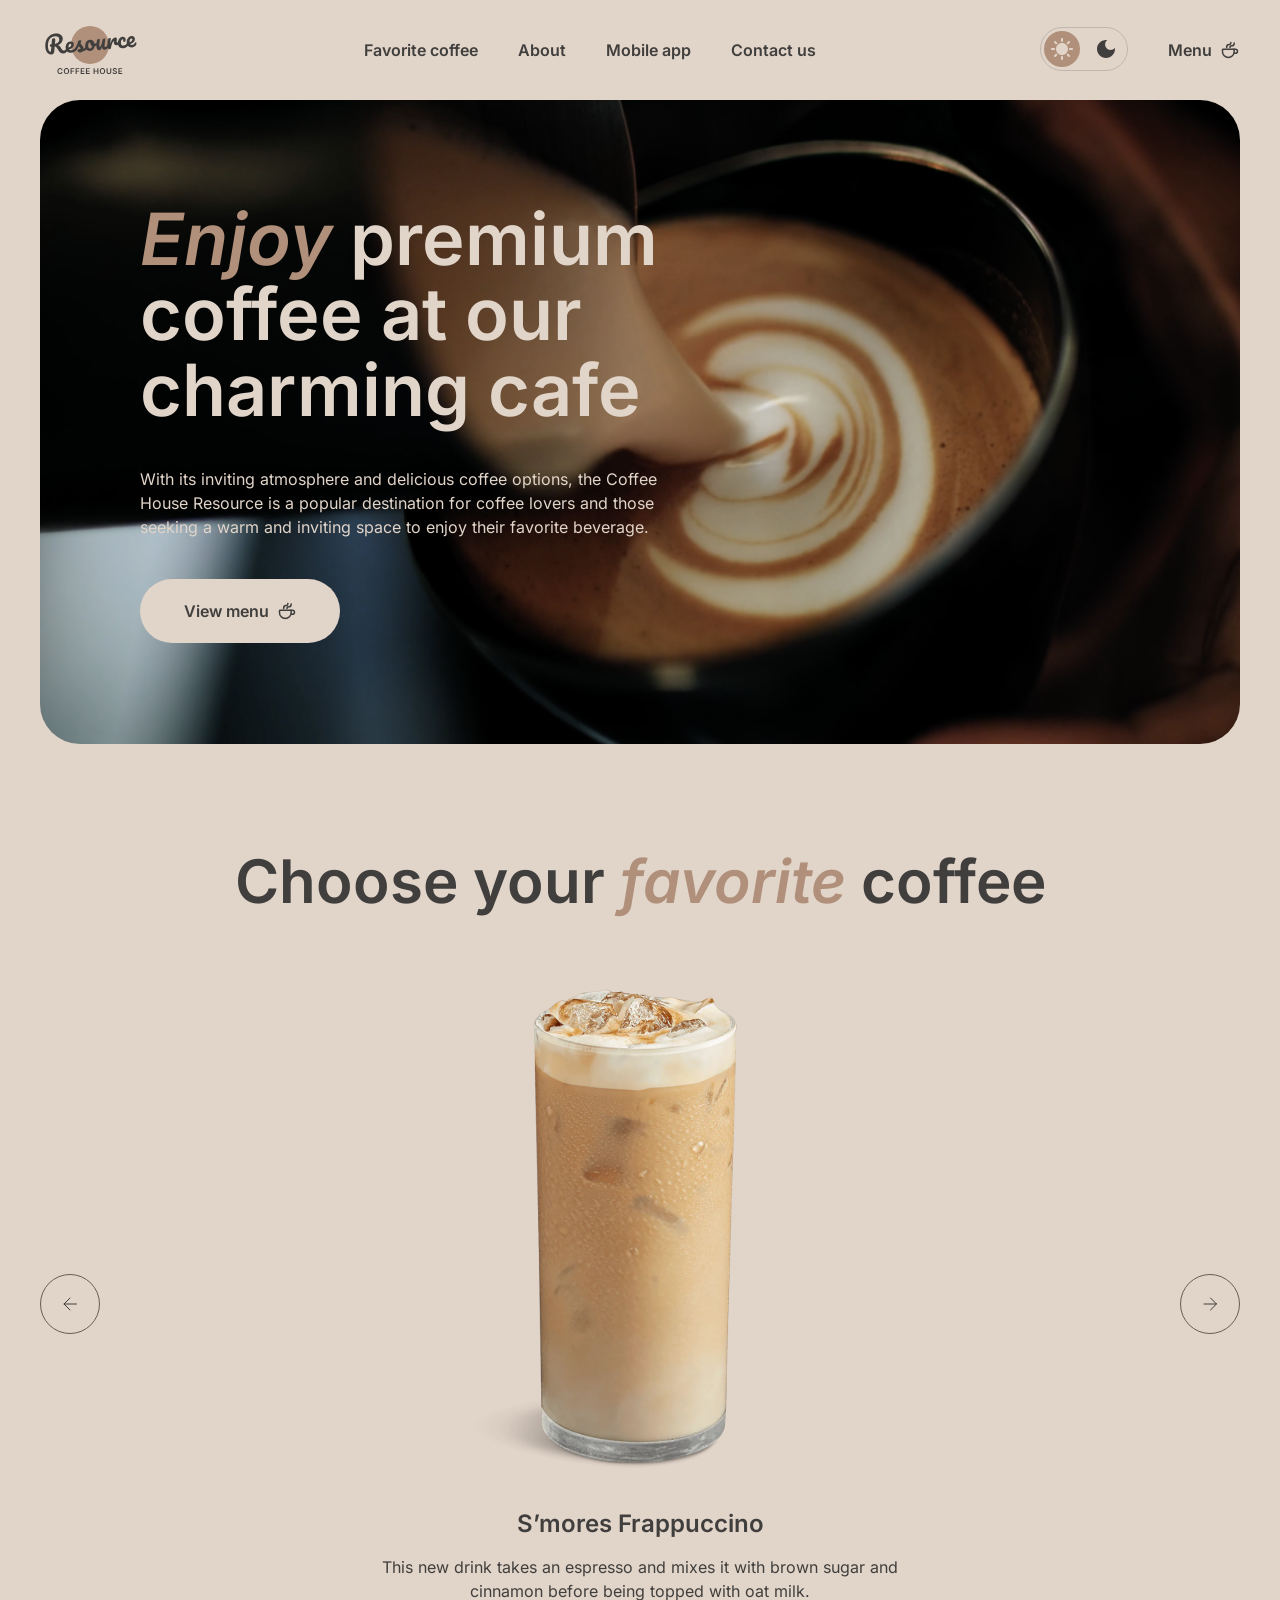
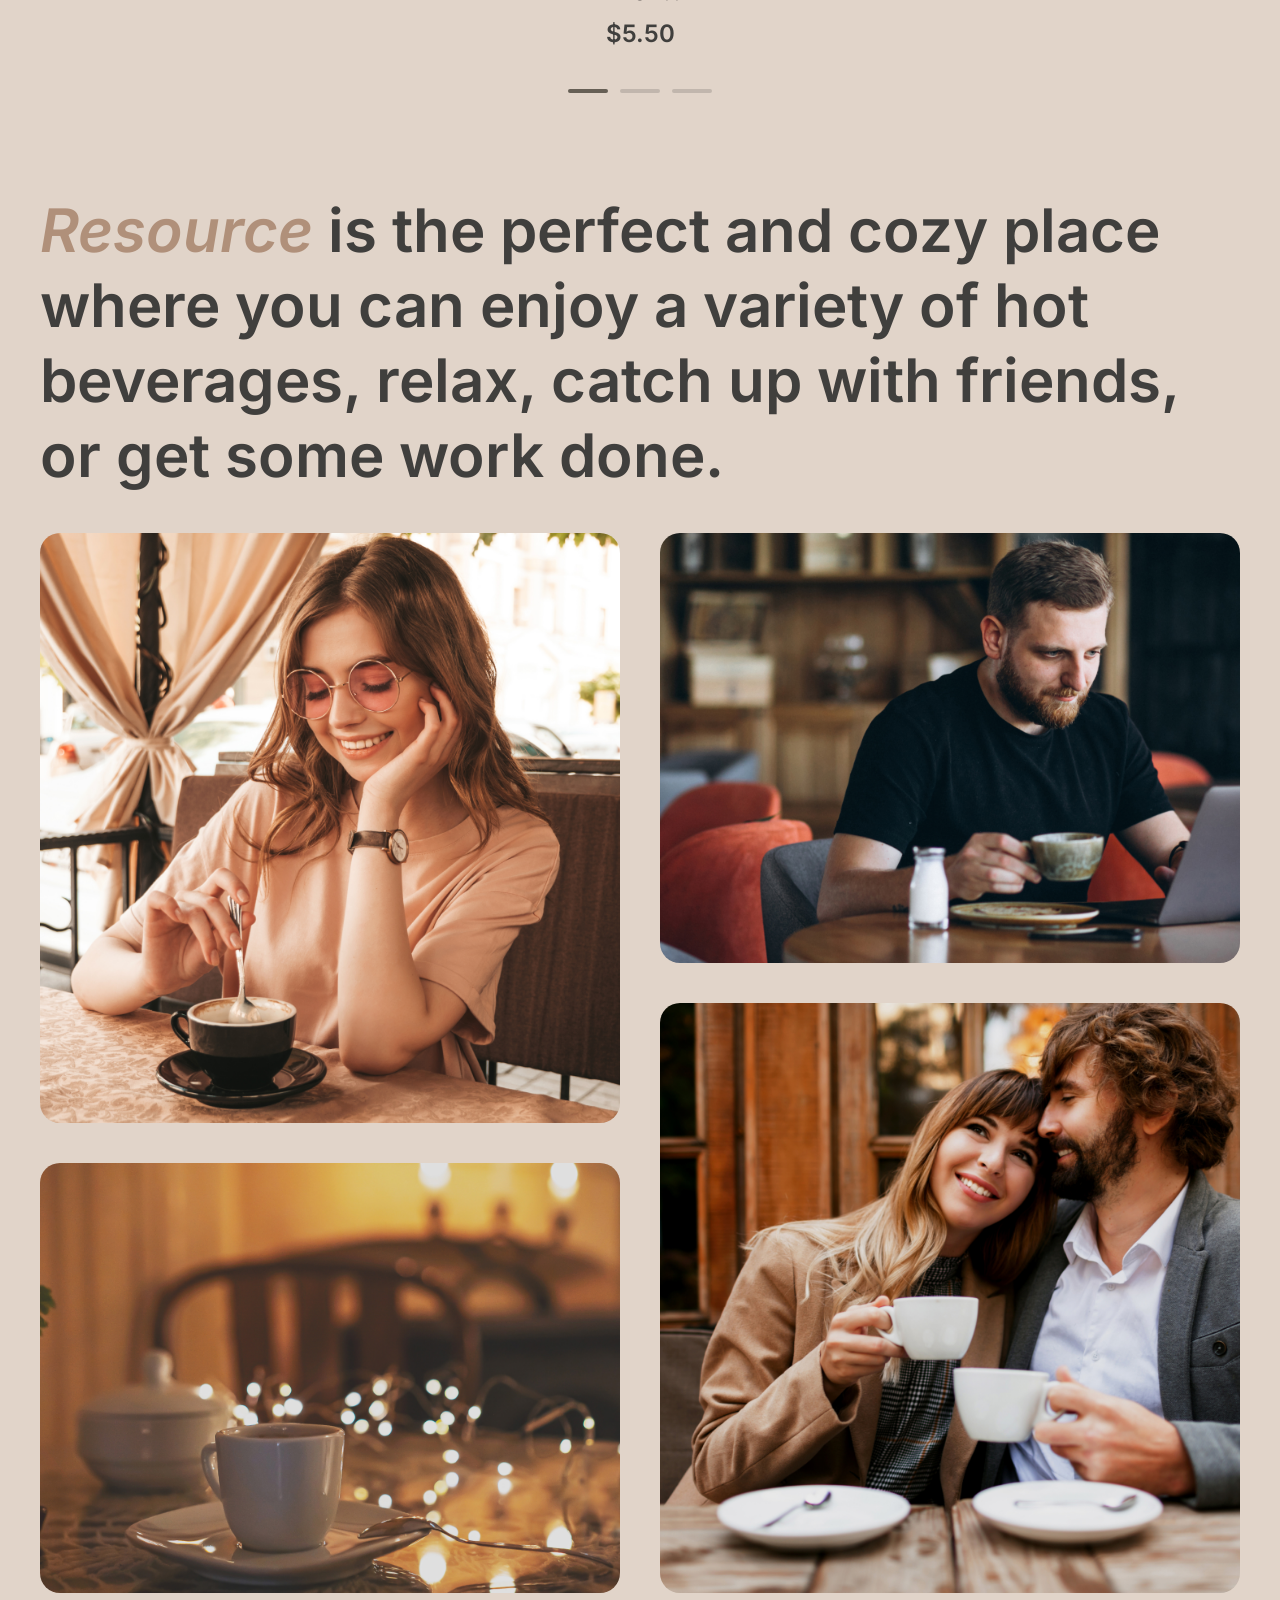
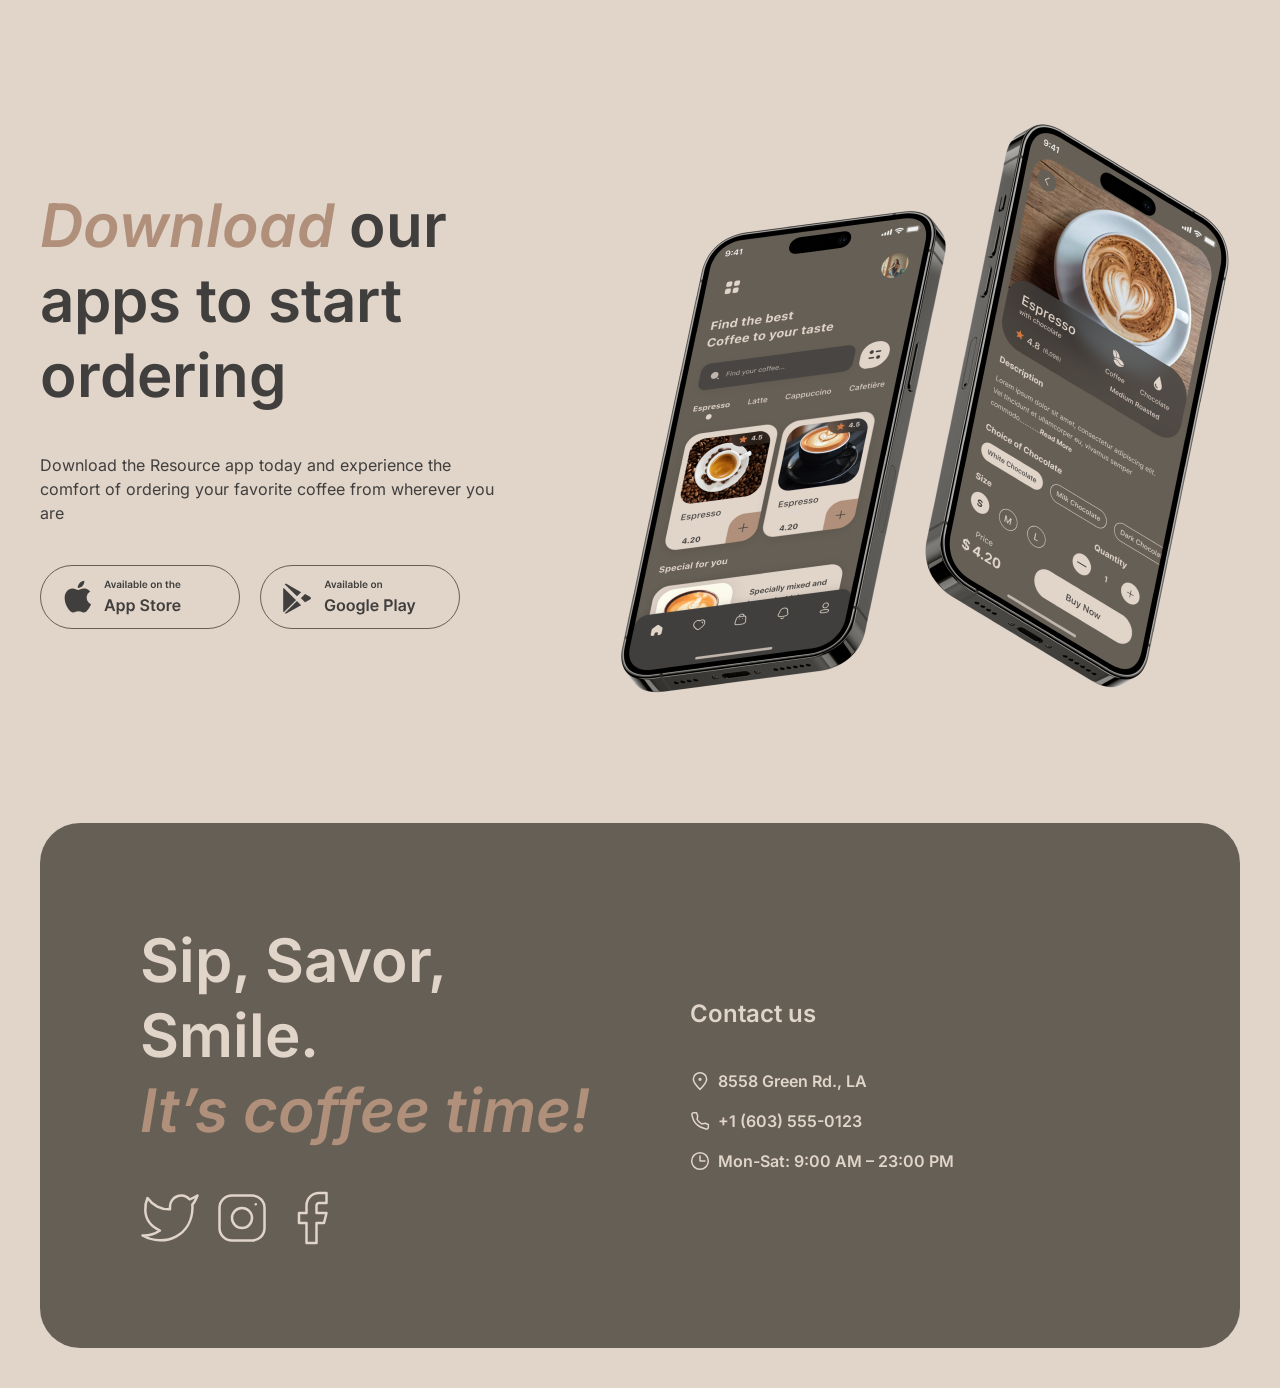
==== commit 5af48cbb: "feat: add Coffee House carousel" ====
--- a/index.html
+++ b/index.html
@@ -61,26 +61,28 @@
           </button>
 
           <div class="slider-track">
-            <article class="slide">
-              <img src="assets/images/coffee-slider-1.png" alt="S’mores Frappuccino">
-              <h3>S’mores Frappuccino</h3>
-              <p>This new drink takes an espresso and mixes it with brown sugar and cinnamon before being topped with oat milk.</p>
-              <p class="price">$5.50</p>
-            </article>
+            <div class="slider-slides">
+              <article class="slide">
+                <img src="assets/images/coffee-slider-1.png" alt="S’mores Frappuccino">
+                <h3>S’mores Frappuccino</h3>
+                <p>This new drink takes an espresso and mixes it with brown sugar and cinnamon before being topped with oat milk.</p>
+                <p class="price">$5.50</p>
+              </article>
 
-            <article class="slide">
-              <img src="assets/images/coffee-slider-2.png" alt="Caramel Macchiato">
-              <h3>Caramel Macchiato</h3>
-              <p>Fragrant and unique classic espresso with rich caramel-peanut syrup, with cream under whipped thick foam.</p>
-              <p class="price">$5.50</p>
-            </article>
+              <article class="slide">
+                <img src="assets/images/coffee-slider-2.png" alt="Caramel Macchiato">
+                <h3>Caramel Macchiato</h3>
+                <p>Fragrant and unique classic espresso with rich caramel-peanut syrup, with cream under whipped thick foam.</p>
+                <p class="price">$5.50</p>
+              </article>
 
-            <article class="slide">
-              <img src="assets/images/coffee-slider-3.png" alt="Ice coffee">
-              <h3>Ice coffee</h3>
-              <p>A popular summer drink that tones and invigorates. Prepared from coffee, milk and ice.</p>
-              <p class="price">$4.50</p>
-            </article>
+              <article class="slide">
+                <img src="assets/images/coffee-slider-3.png" alt="Ice coffee">
+                <h3>Ice coffee</h3>
+                <p>A popular summer drink that tones and invigorates. Prepared from coffee, milk and ice.</p>
+                <p class="price">$4.50</p>
+              </article>
+            </div>
           </div>
 
           <button class="slider-button slider-button-next" type="button" aria-label="Next coffee">
--- a/style.css
+++ b/style.css
@@ -261,16 +261,32 @@
 
 .slider-track {
   width: min(100%, 530px);
+  overflow: hidden;
+  touch-action: pan-y;
+}
+
+.slider-track img {
+  -webkit-user-drag: none;
+}
+
+.slider-slides {
+  display: flex;
+  width: 100%;
+  transition: transform 0.3s ease;
 }
 
 .slide {
-  display: none;
+  display: flex;
+  flex: 0 0 100%;
+  min-width: 0;
   flex-direction: column;
   align-items: center;
 }
 
-.slide:first-child {
-  display: flex;
+@media (prefers-reduced-motion: reduce) {
+  .slider-slides {
+    transition: none;
+  }
 }
 
 .slide > img {
@@ -582,10 +598,14 @@
 }
 
 .category-icon {
+  display: flex;
+  align-items: center;
+  justify-content: center;
   width: 30px;
   height: 30px;
   background-color: var(--color-border-light);
   border-radius: 50%;
+  font-size: 16px;
 }
 
 .category-tab-active {
